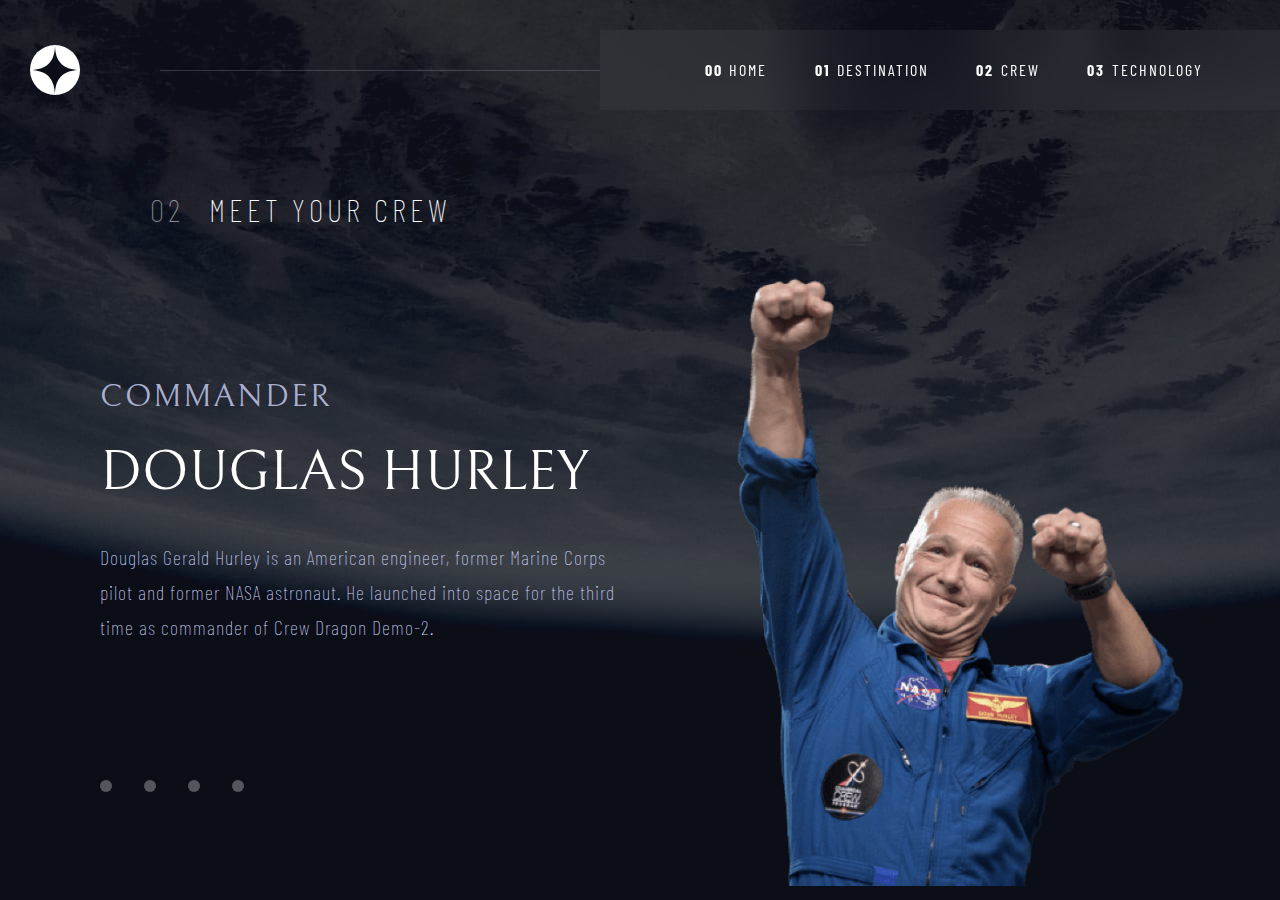
==== crew.html @ 794c8fa1 "Add files via upload" ====
<!DOCTYPE html>
<html lang="en">
<head>
  <meta charset="UTF-8">
  <meta name="viewport" content="width=device-width, initial-scale=1.0">

  <link rel="icon" type="image/png" sizes="32x32" href="./assets/favicon-32x32.png">
  <link rel="stylesheet" href="crew.css">
  
  <title>Frontend Mentor | Space tourism website</title>
</head>
<body>
  <header id="header">
    <div id="nav" class="nav-bar">
      <img src="./assets/shared/logo.svg" alt="company logo" id="logo">
      <span class="nav-line"></span>
      <nav class="parent-nav-bar">
        <img src="./assets/shared/icon-hamburger.svg" alt="" id="open-menu" class="mobile open" aria-controls="parent-nav" aria-expanded="false">
        <ul id="parent-nav" class="ul-nav">
          <li><img src="./assets/shared/icon-close.svg" alt="" id="close-menu" class="mobile close"></li>
          <li class="child-nav">
            <a href="./index.html" class="a-nav"><span class="num-nav">00</span>Home</a>
          </li>
          <li class="child-nav">           
            <a href="./destination.html" class="a-nav"><span class="num-nav ">01</span>Destination</a>
          </li>
          <li class="child-nav">          
            <a href="./crew.html" class="a-nav"><span class="num-nav">02</span>Crew</a>
          </li>
          <li class="child-nav">            
            <a href="./technology.html" class="a-nav"><span class="num-nav">03</span>Technology</a>
          </li>
        </ul>
      </nav>
    </div>
  </header>
  <main>
    <h1 class="page-header"><span class="num-header">02</span>meet your crew</h1>
    <div class="parent-div dest-body">
      <div class="img-crew mobile-image">
        <picture id="commander-mobile-img" class="crew-image" role="imgpanel">
          <source srcset="./assets/crew/image-douglas-hurley.png" type="image/png">
          <img src="./assets/crew/image-douglas-hurley.webp" alt="image-crew" class="image-crew">
        </picture>
        <picture id="engineer-mobile-img" class="crew-image" role="imgpanel" hidden>
          <source srcset="./assets/crew/image-anousheh-ansari.png" type="image/png">
          <img src="./assets/crew/image-anousheh-ansari.webp" alt="image-crew" class="image-crew">
        </picture>
        <picture id="pilot-mobile-img" class="crew-image" role="imgpanel" hidden>
          <source srcset="./assets/crew/image-victor-glover.png" type="image/png">
          <img src="./assets/crew/image-victor-glover.webp" alt="image-crew" class="image-crew">
        </picture>
        <picture id="mission-mobile-img" class="crew-image" role="imgpanel" hidden>
          <source srcset="./assets/crew/image-mark-shuttleworth.png" type="image/png">
          <img src="./assets/crew/image-mark-shuttleworth.webp" alt="image-crew" class="image-crew">
        </picture>
      </div> 

      <div class="line mobile"><p class=" under-line"></p></div>

      <div class="mobile-crew-nav" role="tablist" aria-label="crew list">
        <button class="crew-subpage" aria-selected="true" role="tab" page-tab="commander-tab" page-image="commander-mobile-img"></button>
        <button class="crew-subpage" aria-selected="false" role="tab" page-tab="engineer-tab" page-image="engineer-mobile-img"></button>
        <button class="crew-subpage" aria-selected="false" role="tab" page-tab="pilot-tab" page-image="pilot-mobile-img"></button>
        <button class="crew-subpage" aria-selected="false" role="tab" page-tab="mission-tab" page-image="mission-mobile-img"></button>
      </div>
      <div class="dest-content">
        <!--Commander page-->
        <article id="commander-tab" tabindex="0" role="tabpanel">
          <p class="small">Commander</p>
          <h2 class="dest-subpage-02" >Douglas Hurley</h2>
          <p class="small-2">Douglas Gerald Hurley is an American engineer, former Marine Corps pilot 
            and former NASA astronaut. He launched into space for the third time as 
            commander of Crew Dragon Demo-2.
          </p>
        </article>

        <!--Engineer page-->
        <article id="engineer-tab" tabindex="-1" role="tabpanel" hidden>
          <p class="small">Flight Engineer</p>
          <h2 class="dest-subpage-02" >Anousheh Ansari</h2>
          <p class="small-2">
            Anousheh Ansari is an Iranian American engineer and co-founder of Prodea Systems. 
            Ansari was the fourth self-funded space tourist, the first self-funded woman to 
            fly to the ISS, and the first Iranian in space.
          </p>
        </article>

        <!--Pilot page-->
        <article id="pilot-tab" tabindex="-1" role="tabpanel" hidden>
          <p class="small">Pilot</p>
          <h2 class="dest-subpage-02" >Victor Glover</h2>
          <p class="small-2"> 
            Pilot on the first operational flight of the SpaceX Crew Dragon to the 
            International Space Station. Glover is a commander in the U.S. Navy where 
            he pilots an F/A-18.He was a crew member of Expedition 64, and served as a 
            station systems flight engineer.
          </p>
        </article>

        <!--Mission page-->
        <article id="mission-tab" tabindex="-1" role="tabpanel" hidden> 
          <p class="small">Mission Specialist</p>
          <h2 class="dest-subpage-02" >Mark Shuttleworth</h2>
          <p class="small-2">
            Mark Richard Shuttleworth is the founder and CEO of Canonical, the company behind 
            the Linux-based Ubuntu operating system. Shuttleworth became the first South 
            African to travel to space as a space tourist.
          </p>
        </article>
      </div>    
      <div class="desktop-crew-nav" role="tablist" aria-label="crew list">
        <button class="crew-subpage nav-tab" aria-selected="true" role="tab" page-tab="commander-tab" page-image="commander-img"></button>
        <button class="crew-subpage nav-tab" aria-selected="false" role="tab" page-tab="engineer-tab" page-image="engineer-img"></button>
        <button class="crew-subpage nav-tab" aria-selected="false" role="tab" page-tab="pilot-tab" page-image="pilot-img"></button>
        <button class="crew-subpage nav-tab" aria-selected="false" role="tab" page-tab="mission-tab" page-image="mission-img"></button>
      </div>  
      <div class="img-crew desktop-image">
        <picture id="commander-img" class="crew-image" role="imgpanel">
          <source srcset="./assets/crew/image-douglas-hurley.png" type="image/png">
          <img src="./assets/crew/image-douglas-hurley.webp" alt="image-crew" class="image-crew">
        </picture>
        <picture id="engineer-img" class="crew-image" role="imgpanel" hidden>
          <source srcset="./assets/crew/image-anousheh-ansari.png" type="image/png">
          <img src="./assets/crew/image-anousheh-ansari.webp" alt="image-crew" class="image-crew">
        </picture>
        <picture id="pilot-img" class="crew-image" role="imgpanel" hidden>
          <source srcset="./assets/crew/image-victor-glover.png" type="image/png">
          <img src="./assets/crew/image-victor-glover.webp" alt="image-crew" class="image-crew">
        </picture>
        <picture id="mission-img" class="crew-image" role="imgpanel" hidden>
          <source srcset="./assets/crew/image-mark-shuttleworth.png" type="image/png">
          <img src="./assets/crew/image-mark-shuttleworth.webp" alt="image-crew" class="image-crew">
        </picture>
      </div> 
    </div> 
    
    <script src="script.js"></script>
</body>
</html>
---- crew.css ----
@import url('https://fonts.googleapis.com/css2?family=Bellefair&display=swap');
@import url('https://fonts.googleapis.com/css2?family=Barlow+Condensed&family=Bellefair&display=swap');


* { 
    /*border: solid olivedrab 1px;*/
    margin: 0;
    
}

body {
    background-image: url(./assets/crew/background-crew-desktop.jpg);
    position: absolute;
    background-attachment: fixed;
    background-position: center;
    background-repeat: no-repeat;   
    background-size: cover;
    width: 100%;
    overflow-x: hidden; 
}

.nav-bar {
    display: flex;
    margin: 30px 0;
}

#logo {
    width: 50px;
    height: 50px;
    margin-left: 30px;
    margin-top: 15px;
}

.nav-line {
    border-bottom: solid rgba(208, 214, 249, 0.2) 0.05px;
    width: 40em;
    position: relative;
    height: 0.01px;
    margin-top: 40px;
    margin-left: 5em;
}

.ul-nav {
    display: flex;
    flex-wrap: nowrap;
    justify-content: space-evenly;
    position: relative;
    list-style: none;
    background-color: rgba(255, 255, 255, 4%);
    backdrop-filter: blur(20px);
    height: 80px;
    width: 40em;
    padding: 0 30px 0 10px;
}

.mobile {
    display: none;
}

.image-mobile {
    display: none;
}

a {
    text-decoration: none;
    color: #ffffff;
    text-transform: uppercase;
}

.num-nav {
    position: relative;
    color: #ffffff;
    font-weight: bold;
    margin-right: 0.4em;
    font-family: 'barlow condensed', sans-serif;
    font-size: 16px;
    letter-spacing: 2px;
}

.child-nav:hover {
    border-bottom: solid rgba(255, 255, 255, 0.5) 3px;
}

.child-nav.active {
    border-bottom: solid #ffffff 3px;
}

.a-nav {
    position: relative;
    top: 30px;
    font-family: 'barlow condensed', sans-serif;
    font-size: 16px;
    font-weight: 0.8em;
    letter-spacing: 2px;
}

.page-header {
    position: relative;
    color: #ffffff;
    font-size: 2em;
    font-family: 'barlow condensed', sans-serif;
    letter-spacing: 4px;
    top: 50px;
    left: 150px;
    width: 20em;
    text-transform: uppercase;
    font-weight: lighter;
}

.num-header {
    position: relative;
    color: rgba(255, 255, 255, 0.5);
    padding-right: 25px;
}

.dest-body {
    position: relative;
    top: 0px;
    bottom: 0;
}

.parent-div{
    position: relative;
    display: grid;
    grid-template-columns: repeat(2, 1fr);
    grid-template-rows: repeat(5, 1fr);
    width: 100%;
    height: 40em;
}

.img-crew {
    position: relative;
    width: 100%;
    grid-column: 2/3;
    grid-row: 1/6;
}

.dest-content {
    position: relative;
    width: 100%;
    top: 200px;
    height: 25em;
    left: 100px;
    grid-row: 1/5;
    grid-column: 1/2;
}

.mobile-image {
    display: none;
}

.desktop-image {
    display: block;
}

.image-crew {
    position: relative;
    display: block;
    margin: 0 auto;
    top: 100px;
    width: 70%;
    height: 38em;
}

.crew-subpage {
    position: relative;
    border: transparent;
    background-color: rgba(255, 255, 255, 0.3);
    border-radius: 50%;
    width: 12px;
    height: 12px;  
}

.desktop-crew-nav {
    position: relative;
    display: flex;
    justify-content: space-between;
    list-style: none;
    width: 9em;
    height: 2em;
    top: 90px;
    left: 100px;
    grid-row: 5/6;
    grid-column: 1/2;
}

.mobile-crew-nav {
    display: none;
}

.crew-subpage:hover {
    background-color: #ffffff; 
}

.crew-subpage:focus {
    background-color: #ffffff;
}

.dest-subpage-02{
    position: relative;
    color: #ffffff;
    top: 25px;
    font-size: 3.5em;
    text-transform: uppercase;
    font-family: 'Bellefair', sans-serif;
    font-weight: lighter;
}

.small {
    font-size: 2em;
    text-transform: uppercase;
    font-family: 'bellefair', sans-serif;
    color: rgba(208, 214, 249, 0.8);
    letter-spacing: 2px;
}

.small-2 {
    position: relative;
    top: 60px;
    font-family: 'barlow condensed', sans-serif;
    font-size: 20px;
    line-height: 35px;
    font-weight: lighter;
    letter-spacing: 1px;
    color: rgb(208, 214, 249);
    width: 82%;
}

@media (max-width:1000px) {
    body {
        background-image: url(./assets/crew/background-crew-tablet.jpg);
        width: 100%;
        margin: 0 auto;
    }
    
    .nav-bar {
        display: flex;
        justify-content: space-between;
        margin: 0;
    }
    
    #logo {
        width: 50px;
        height: 50px;
        margin-left: 30px;
        margin-top: 20px;
    }
    
    .nav-line {
        visibility: hidden;
    }
    
    .ul-nav {
        display: flex;
        flex-wrap: nowrap;
        justify-content:  space-evenly;
        position: relative;
        list-style: none;
        background-color: rgba(255, 255, 255, 4%);
        backdrop-filter: blur(10px);
        height: 90px;
        width: 25em;   
    }
    
    a {
        text-decoration: none;
        color: #ffffff;
        text-transform: uppercase;
    }
    
    .num-nav {
        display: none;
    }

    .child-nav:hover {
        border-bottom: solid rgba(255, 255, 255, 0.5) 3px;
    }
    
    .child-nav.active {
        border-bottom: solid #ffffff 3px;
    }
    
    .a-nav {
        position: relative;
        top: 35px;
        font-family: 'barlow condensed', sans-serif;
        font-size: 16px;
        font-weight: 0.8em;
        letter-spacing: 2px;
    }
    
    .page-header {
        position: relative;
        color: #ffffff;
        font-size: 1.2em;
        font-family: 'barlow condensed', sans-serif;
        letter-spacing: 4px;
        top: 50px;
        left: 50px;
        width: 20em;
        text-transform: uppercase;
        font-weight: lighter;
    
    }
    
    .num-header {
        position: relative;
        color: rgba(255, 255, 255, 0.5);
        padding-right: 25px;
    }

    .parent-div {
        position: relative;
        display: flex;
        flex-wrap: nowrap;
        flex-direction: column;
        justify-content: center;
        width: 100%;
        height: 40em;
        top: 100px;
    }
    
    .dest-body {
        position: relative;
        text-align: center;
        margin: 0 auto;
    }
    
    .dest-content {
        position: relative;
        width: 100%;
        height: inherit;
        left: 0;
        top: 50px;
        margin: 0 auto;
        height: 18em;
    }

    .img-crew {
        position: relative;
        width: 100%;
        top: 200px;
    }
    
    .image-crew {
        position: relative;
        display: block;
        margin: 0 auto;
        right: 0;
        top: 0px;
        width: 50%;
        height: 30em;
    }
    
    .crew-subpage {
        position: relative;
        width: 8px;
        height: 10px;
        margin-left: 8px;
        margin-right: 8px;
        top: 0;
    }

    .crew-subpage:hover {
        background-color: #ffffff; 
    }
    
    .crew-subpage:focus {
        background-color: #ffffff;
    }
    
    .desktop-crew-nav {
        position: relative;
        justify-content: center;
        list-style: none;
        width: 100%;
        left: 0;
        top: 150px;
    }

    .dest-subpage-02{
        position: relative;
        color: #ffffff;
        top: 15px;
        font-size: 2.5em;
        text-transform: uppercase;
        font-family: 'Bellefair', sans-serif;
        font-weight: lighter;
    }
    
    .small {
        position: relative;
        font-size: 1.3em;
        text-transform: uppercase;
        font-family: 'bellefair', sans-serif;
        color: rgba(208, 214, 249, 0.8);
        letter-spacing: 2px;
       
    }
    
    .small-2 {
        position: relative;
        top: 50px;
        font-family: 'barlow condensed', sans-serif;
        font-size: 18px;
        line-height: 30px;
        font-weight: lighter;
        letter-spacing: 1px;
        color: rgb(208, 214, 249);
        margin: 0 auto;
        width: 60%;
        text-align: center;
    }   
  
    /*mobile display*/

@media (max-width: 650px) {
        body {
            background-image: url(./assets/crew/background-crew-mobile.jpg);
            margin: 0 auto;
            width: 100%;  
        }
        
        .nav-bar {
            position: relative;
            display: flex;
            justify-content: start;
            margin: 0;
            width: 100%;
        }
        
        #logo {
            width: 40px;
            height: 40px;
            margin-left: 30px;
            margin-top: 25px;
        }
        
        .nav-line {
            display: none;
        }
        
        .ul-nav {
            display: none;
            justify-content: start;
            flex-direction: column;
            position: fixed;
            list-style: none;
            background-color: rgba(255, 255, 255, 10%);
            backdrop-filter: blur(20px);
            z-index: 1000;
            height: 800px;
            margin-left: 15%;
            width: 60%;
            left: 20%;
            transition: transform 500ms ease-in-out; 
        }

        .a-nav {
            position: relative;
            top: 75px;
            font-family: 'barlow condensed', sans-serif;
            font-size: 16px;
            font-weight: 0.8em;
            letter-spacing: 2px;
            line-height: 60px;
            left: 10%;
            width: inherit;
        }

        .child-nav:hover {
            border-bottom: 0;
        }
        
        .child-nav.active {
            border-bottom: 0;
        }

        .ul-nav.active {
            display: flex;
        }
        
        .mobile {
            display: block;
        }

        .close {
            position: absolute;
            top:  28px;
            left: 75%;
        }

        .open {
            display: block;
            position: absolute;
            top:  30px;
            left: 85%;
        }

        .open.active {
            display: none;
        }
        
        a {
            text-decoration: none;
            color: #ffffff;
            text-transform: uppercase;
        }
        
        .num-nav {
            display: inline;
            letter-spacing: 3px;
        }

        .page-header {
            position: relative;
            color: #ffffff;
            font-size: 1.1em;
            font-family: 'barlow condensed', sans-serif;
            letter-spacing: 4px;
            top: 20px;
            left: 0;
            width: 100%;
            text-transform: uppercase;
            font-weight: lighter;
            text-align: center;
        }
        
        .num-header {
            position: relative;
            color: rgba(255, 255, 255, 0.5);
            padding-right: 25px;
        }
        
        .dest-body {
            position: relative;
            top: 40px;
            padding-bottom: 100px;
        }
        
        .dest-content {
            position: relative;
            width: 100%;
            margin: 0 auto;
            top: 50px;
            padding-bottom: 200px;
        }
        
        .crew-subpage {
            position: relative;
            border: transparent;
            background-color: rgba(255, 255, 255, 0.3);
            border-radius: 50%;
            width: 10px;
            height: 10px;
            margin-right: 8px;
            margin-left: 8px;
            padding: 0;
        }
        
        .mobile-crew-nav {
            position: relative;
            display: flex;
            justify-content: center;
            list-style: none;
            width: 100%;
            top: 0;
            right: 0;
        }
        
        .desktop-crew-nav {
            display: none;
        }
        
        .crew-subpage:hover {
            background-color: #ffffff;
            padding: 0;   
        }
        
        .crew-subpage:focus {
            background-color: #ffffff;
            color: #ffffff;
            padding: 0;
        }
        
        
        .dest-subpage-02 {
            position: relative;
            color: #ffffff;
            top: 20px;
            font-size: 30px;
            text-transform: uppercase;
            font-family: 'Bellefair', sans-serif;
            font-weight: lighter;
            text-align: center;    
        }
        
        .small {
            position: relative;
            font-size: 1.3em;
            text-transform: uppercase;
            font-family: 'bellefair', sans-serif;
            color: rgba(208, 214, 249, 0.8);
            letter-spacing: 2px;   
        }
        
        .small-2 {
            position: relative;
            top: 50px;
            font-family: 'barlow condensed', sans-serif;
            font-size: 16px;
            line-height: 30px;
            font-weight: lighter;
            letter-spacing: 1px;
            color: rgb(208, 214, 249);
            margin: 0 auto;
            width: 80%;
            text-align: center;
        }

        .mobile-image {
            display: block;
        }

        .desktop-image {
            display: none;
        }

        
        .img-crew {
            position: relative;
            width: 100%;
            top: 20px;
        }

        .crew-img {
            position: relative;
            width: 100%;
            height: 0;
        }

        .image-crew {
            position: relative;
            display: block;
            margin: 0 auto;
            right: 0;
            top: 30px;
            max-width: 12em;
            height: 16em;
        }
        
        .under-line {
            border-bottom: solid rgba(208, 214, 249, 0.2) 0.05px;
            width: 100%;
            position: relative;
            margin: 0 auto; 
        }
        
        .line {
            position: relative;
            margin: 50px 25px;
        }
   }
}
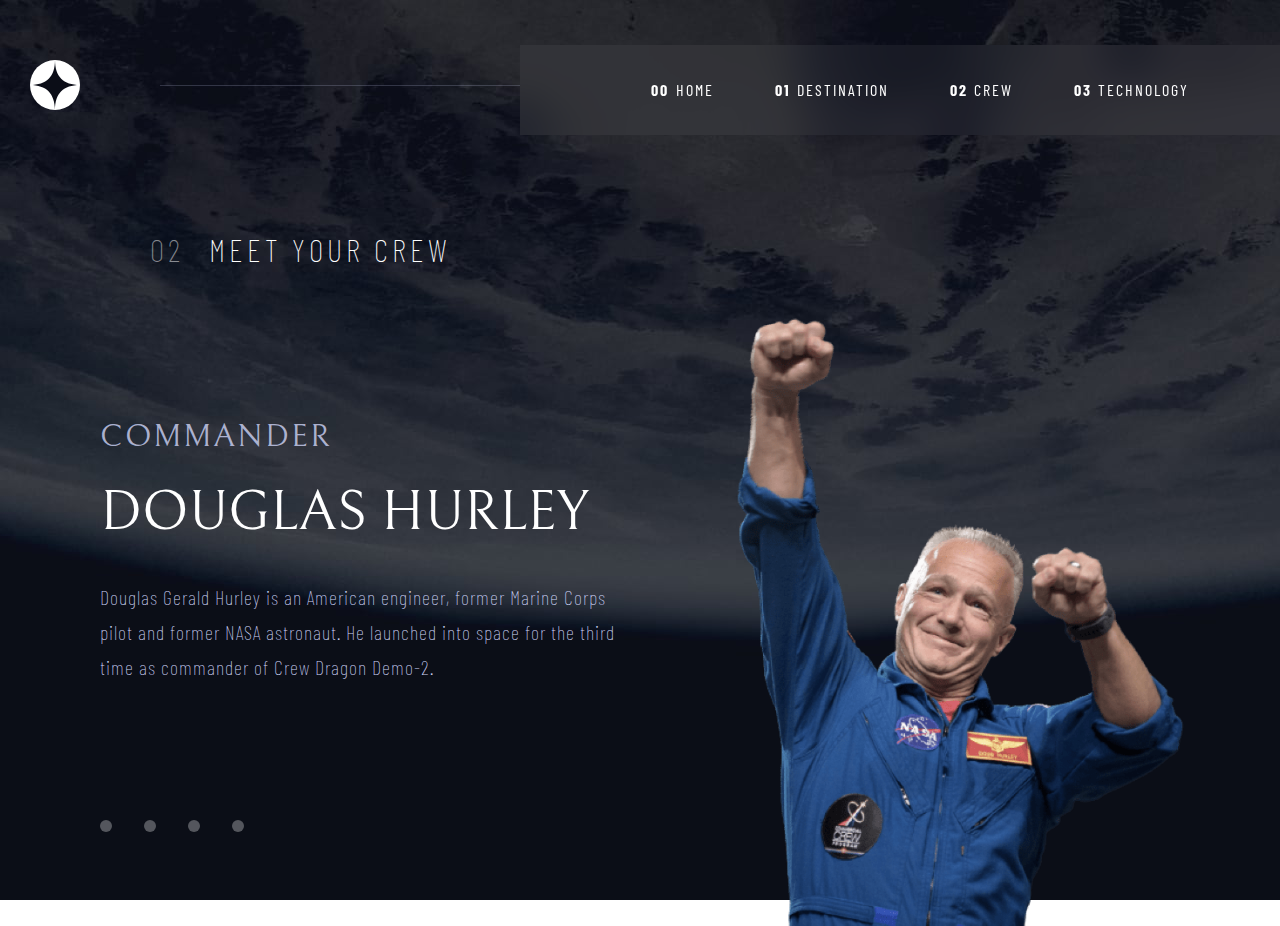
==== commit 1f59fee7: "Update crew.html" ====
--- a/crew.html
+++ b/crew.html
@@ -24,7 +24,7 @@
           <li class="child-nav">           
             <a href="./destination.html" class="a-nav"><span class="num-nav ">01</span>Destination</a>
           </li>
-          <li class="child-nav">          
+          <li class="child-nav .active">          
             <a href="./crew.html" class="a-nav"><span class="num-nav">02</span>Crew</a>
           </li>
           <li class="child-nav">            
@@ -137,4 +137,4 @@
     
     <script src="script.js"></script>
 </body>
-</html>+</html>
--- a/crew.css
+++ b/crew.css
@@ -10,7 +10,6 @@
 
 body {
     background-image: url(./assets/crew/background-crew-desktop.jpg);
-    position: absolute;
     background-attachment: fixed;
     background-position: center;
     background-repeat: no-repeat;   
@@ -21,7 +20,7 @@
 
 .nav-bar {
     display: flex;
-    margin: 30px 0;
+    margin: 45px 0;
 }
 
 #logo {
@@ -32,7 +31,7 @@
 }
 
 .nav-line {
-    border-bottom: solid rgba(208, 214, 249, 0.2) 0.05px;
+    border-bottom: solid rgba(208, 214, 249, 0.2) 0.1px;
     width: 40em;
     position: relative;
     height: 0.01px;
@@ -47,11 +46,17 @@
     position: relative;
     list-style: none;
     background-color: rgba(255, 255, 255, 4%);
+    /*backdrop-filter: blur(20px);*/
+    height: 90px;
+    width: 45em;
+    padding: 0 30px 0 10px;
+}
+
+@supports (backdrop-filter: blur(10px)) {
+    .ul-nav {
+    background-color: rgba(255, 255, 255, 5%);
     backdrop-filter: blur(20px);
-    height: 80px;
-    width: 40em;
-    padding: 0 30px 0 10px;
-}
+    }}
 
 .mobile {
     display: none;
@@ -81,13 +86,13 @@
     border-bottom: solid rgba(255, 255, 255, 0.5) 3px;
 }
 
-.child-nav.active {
+.active {
     border-bottom: solid #ffffff 3px;
 }
 
 .a-nav {
     position: relative;
-    top: 30px;
+    top: 35px;
     font-family: 'barlow condensed', sans-serif;
     font-size: 16px;
     font-weight: 0.8em;
@@ -432,7 +437,7 @@
         #logo {
             width: 40px;
             height: 40px;
-            margin-left: 30px;
+            margin-left: 20px;
             margin-top: 25px;
         }
         
@@ -446,14 +451,21 @@
             flex-direction: column;
             position: fixed;
             list-style: none;
-            background-color: rgba(255, 255, 255, 10%);
-            backdrop-filter: blur(20px);
+            background-color: rgba(10, 12, 15, 90%);
+            /*backdrop-filter: blur(20px);*/
             z-index: 1000;
             height: 800px;
             margin-left: 15%;
             width: 60%;
             left: 20%;
-            transition: transform 500ms ease-in-out; 
+             
+        }
+
+        @supports (backdrop-filter: blur(20px)) {
+            .ul-nav {
+                background: rgba(255, 255, 255, 10%);
+                backdrop-filter: blur(20px);
+            }
         }
 
         .a-nav {
@@ -472,12 +484,13 @@
             border-bottom: 0;
         }
         
-        .child-nav.active {
-            border-bottom: 0;
+        .active {
+            border-bottom: none;
         }
 
         .ul-nav.active {
             display: flex;
+            transition: 500ms ease-in-out;
         }
         
         .mobile {
@@ -494,7 +507,7 @@
             display: block;
             position: absolute;
             top:  30px;
-            left: 85%;
+            left: 90%;
         }
 
         .open.active {
@@ -542,7 +555,7 @@
             position: relative;
             width: 100%;
             margin: 0 auto;
-            top: 50px;
+            top: 80px;
             padding-bottom: 200px;
         }
         
@@ -556,6 +569,7 @@
             margin-right: 8px;
             margin-left: 8px;
             padding: 0;
+            top: 40px
         }
         
         .mobile-crew-nav {
@@ -587,7 +601,7 @@
         .dest-subpage-02 {
             position: relative;
             color: #ffffff;
-            top: 20px;
+            top: 25px;
             font-size: 30px;
             text-transform: uppercase;
             font-family: 'Bellefair', sans-serif;
@@ -630,7 +644,7 @@
         .img-crew {
             position: relative;
             width: 100%;
-            top: 20px;
+            top: 60px;
         }
 
         .crew-img {
@@ -643,14 +657,14 @@
             position: relative;
             display: block;
             margin: 0 auto;
+            top: 30px
             right: 0;
-            top: 30px;
-            max-width: 12em;
-            height: 16em;
+            width: 15em;
+            height: 17em;
         }
         
         .under-line {
-            border-bottom: solid rgba(208, 214, 249, 0.2) 0.05px;
+            border-bottom: solid rgba(208, 214, 249, 0.2) 0.1px;
             width: 100%;
             position: relative;
             margin: 0 auto; 
@@ -658,9 +672,9 @@
         
         .line {
             position: relative;
-            margin: 50px 25px;
+            margin: 60px 25px 0;
         }
    }
 }
 
-    +    
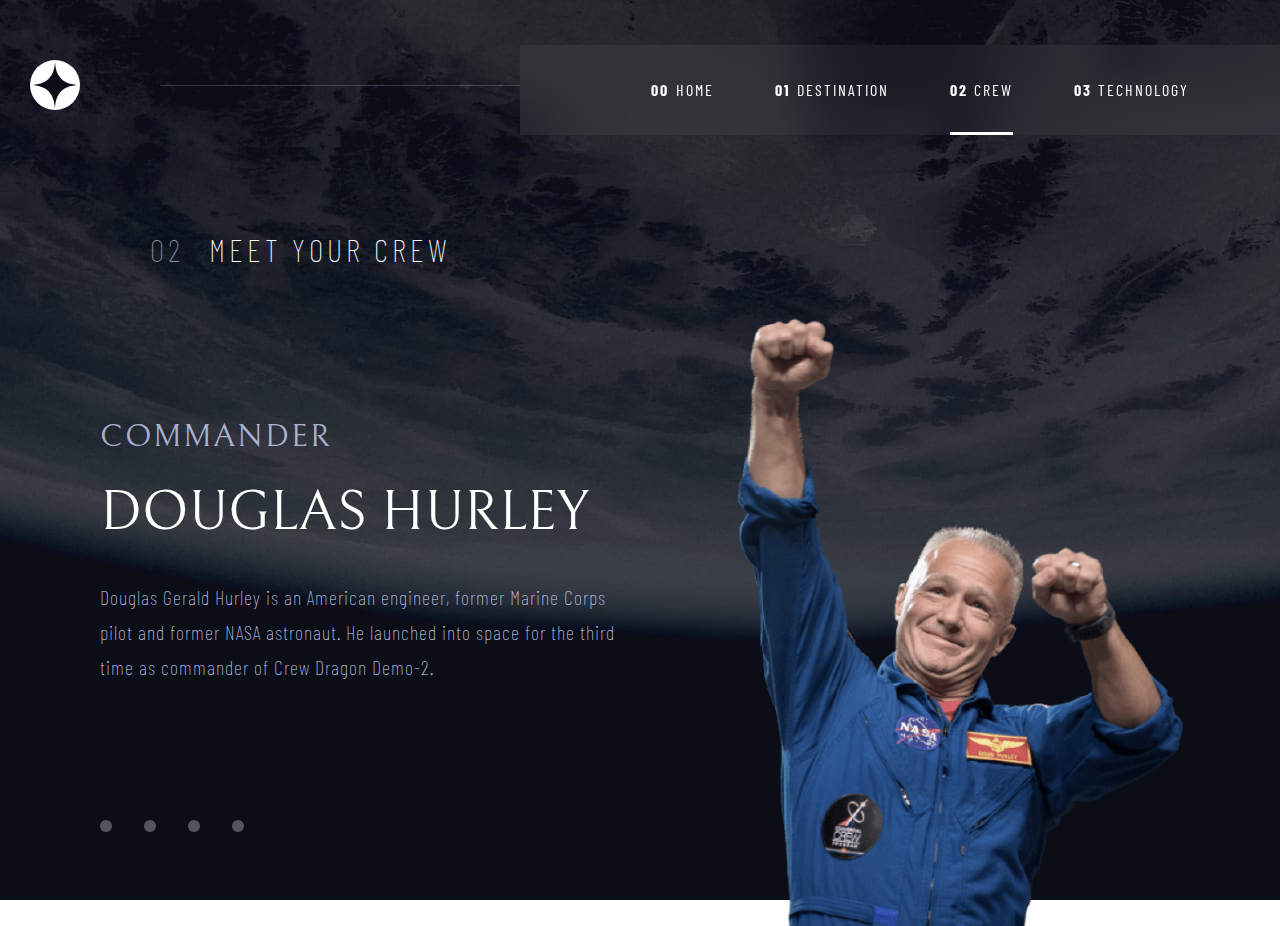
==== commit 7e8866aa: "Update crew.html" ====
--- a/crew.html
+++ b/crew.html
@@ -24,7 +24,7 @@
           <li class="child-nav">           
             <a href="./destination.html" class="a-nav"><span class="num-nav ">01</span>Destination</a>
           </li>
-          <li class="child-nav .active">          
+          <li class="child-nav active">          
             <a href="./crew.html" class="a-nav"><span class="num-nav">02</span>Crew</a>
           </li>
           <li class="child-nav">            
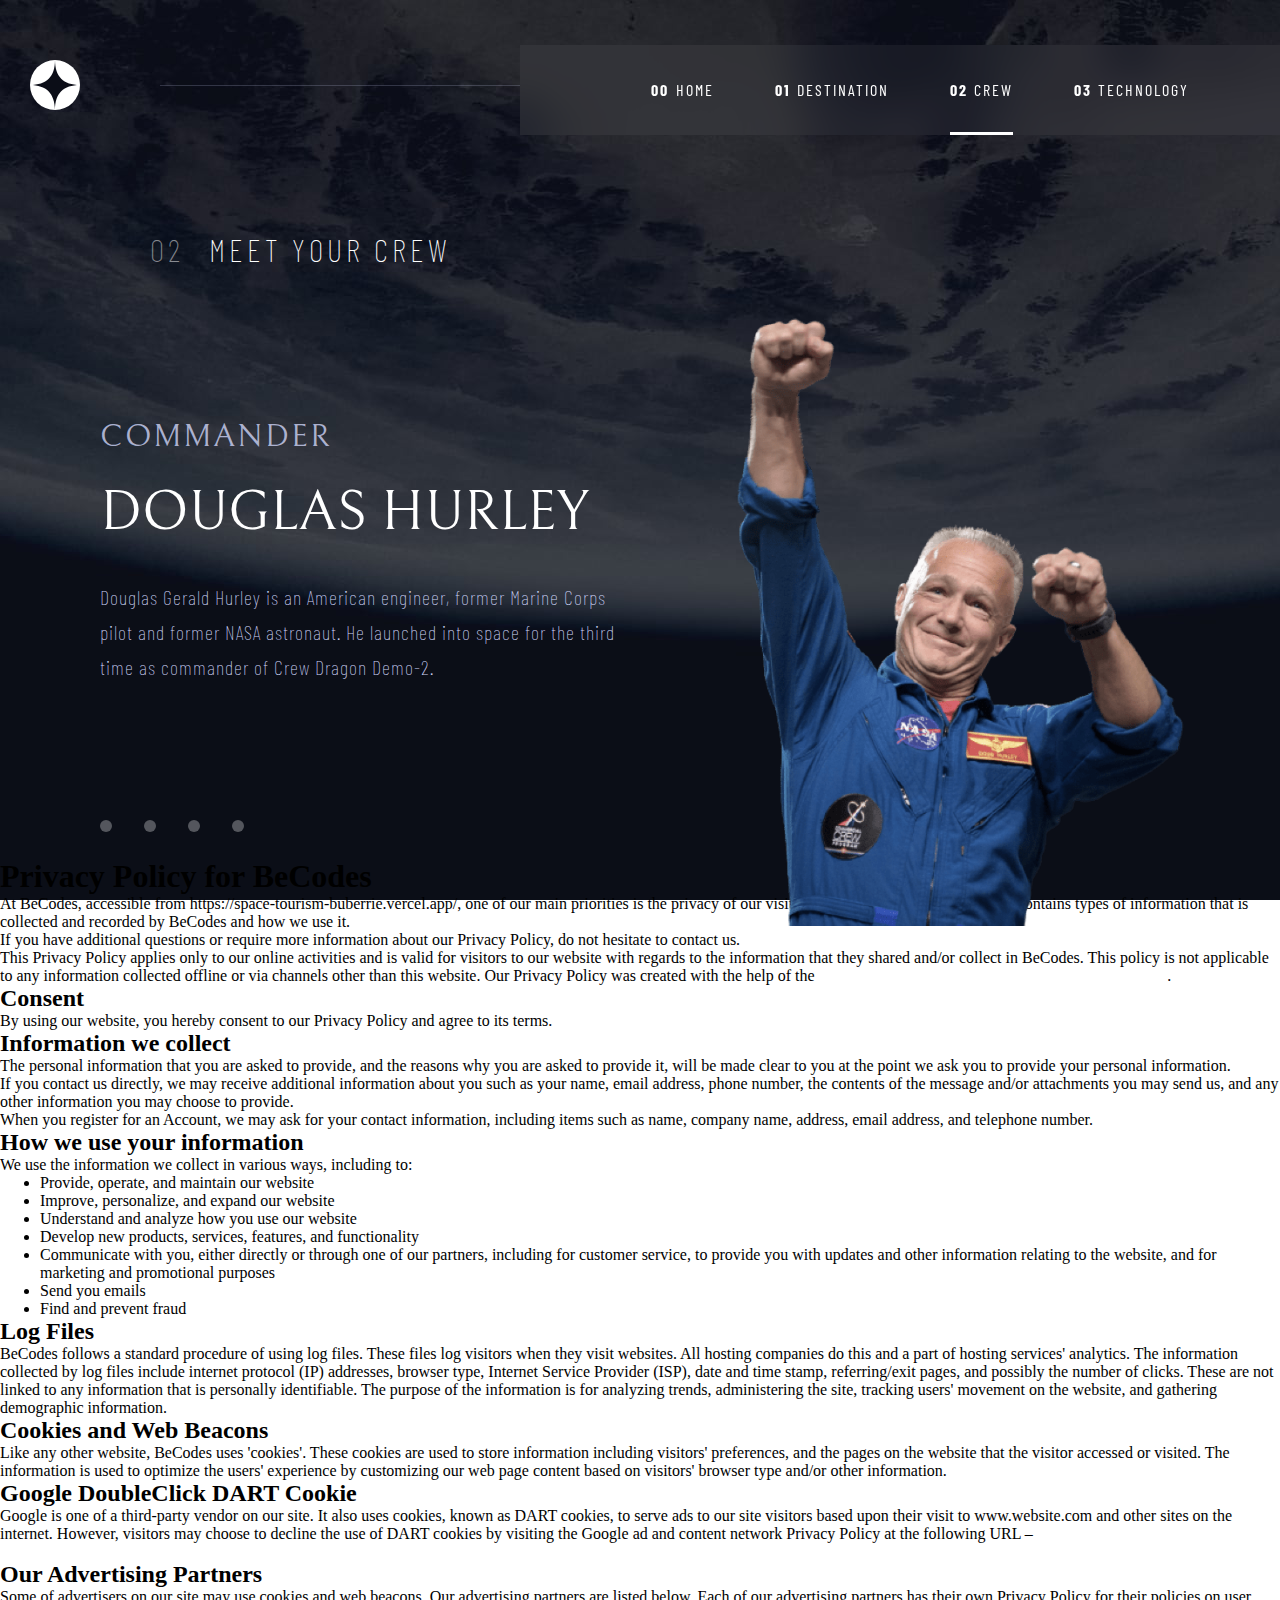
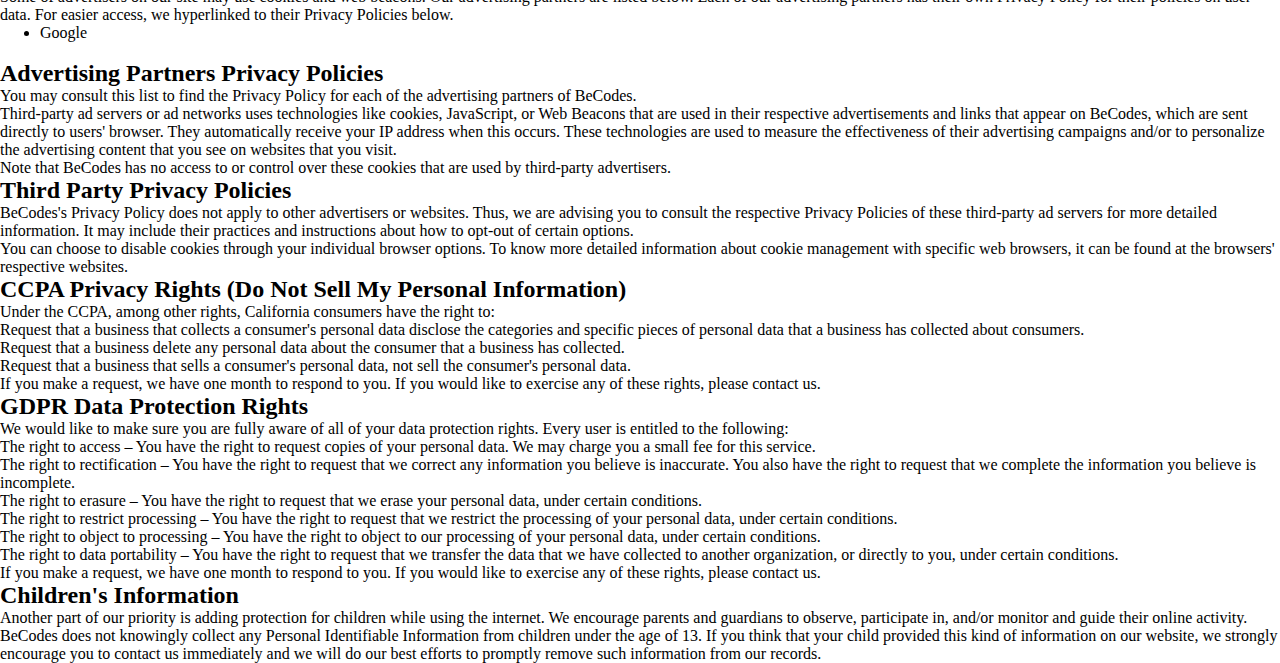
==== commit 82598a25: "Update crew.html" ====
--- a/crew.html
+++ b/crew.html
@@ -7,6 +7,9 @@
   <link rel="icon" type="image/png" sizes="32x32" href="./assets/favicon-32x32.png">
   <link rel="stylesheet" href="crew.css">
   
+   <script async src="https://pagead2.googlesyndication.com/pagead/js/adsbygoogle.js?client=ca-pub-6857296876195347"
+     crossorigin="anonymous"></script>
+
   <title>Frontend Mentor | Space tourism website</title>
 </head>
 <body>
@@ -134,7 +137,107 @@
         </picture>
       </div> 
     </div> 
-    
+    <footer>
+      <div>
+         
+      </div>
+      <div>
+          <h1>Privacy Policy for BeCodes</h1>
+
+            <p>At BeCodes, accessible from https://space-tourism-buberrie.vercel.app/, one of our main priorities is the privacy of our visitors. This Privacy Policy document contains types of information that is collected and recorded by BeCodes and how we use it.</p>
+
+            <p>If you have additional questions or require more information about our Privacy Policy, do not hesitate to contact us.</p>
+
+            <p>This Privacy Policy applies only to our online activities and is valid for visitors to our website with regards to the information that they shared and/or collect in BeCodes. This policy is not applicable to any information collected offline or via channels other than this website. Our Privacy Policy was created with the help of the 
+            <a href="https://h-supertools.com/web/privacy-policy-generator/">H-supertools Privacy Policy Generator</a>.</p>
+
+            <h2>Consent</h2>
+
+            <p>By using our website, you hereby consent to our Privacy Policy and agree to its terms.</p>
+
+            <h2>Information we collect</h2>
+
+            <p>The personal information that you are asked to provide, and the reasons why you are asked to provide it, will be made clear to you at the point we ask you to provide your personal information.</p>
+            <p>If you contact us directly, we may receive additional information about you such as your name, email address, phone number, the contents of the message and/or attachments you may send us, and any other information you may choose to provide.</p>
+            <p>When you register for an Account, we may ask for your contact information, including items such as name, company name, address, email address, and telephone number.</p>
+
+            <h2>How we use your information</h2>
+
+            <p>We use the information we collect in various ways, including to:</p>
+
+            <ul>
+            <li>Provide, operate, and maintain our website</li>
+            <li>Improve, personalize, and expand our website</li>
+            <li>Understand and analyze how you use our website</li>
+            <li>Develop new products, services, features, and functionality</li>
+            <li>Communicate with you, either directly or through one of our partners, including for customer service, to provide you with updates and other information relating to the website, and for marketing and promotional purposes</li>
+            <li>Send you emails</li>
+            <li>Find and prevent fraud</li>
+            </ul>
+
+            <h2>Log Files</h2>
+
+            <p>BeCodes follows a standard procedure of using log files. These files log visitors when they visit websites. All hosting companies do this and a part of hosting services' analytics. The information collected by log files include internet protocol (IP) addresses, browser type, Internet Service Provider (ISP), date and time stamp, referring/exit pages, and possibly the number of clicks. These are not linked to any information that is personally identifiable. The purpose of the information is for analyzing trends, administering the site, tracking users' movement on the website, and gathering demographic information.</p>
+
+            <h2>Cookies and Web Beacons</h2>
+
+            <p>Like any other website, BeCodes uses 'cookies'. These cookies are used to store information including visitors' preferences, and the pages on the website that the visitor accessed or visited. The information is used to optimize the users' experience by customizing our web page content based on visitors' browser type and/or other information.</p>
+
+            <h2>Google DoubleClick DART Cookie</h2>
+
+            <p>Google is one of a third-party vendor on our site. It also uses cookies, known as DART cookies, to serve ads to our site visitors based upon their visit to www.website.com and other sites on the internet. However, visitors may choose to decline the use of DART cookies by visiting the Google ad and content network Privacy Policy at the following URL – <a href="https://policies.google.com/technologies/ads">https://policies.google.com/technologies/ads</a></p>
+
+            <h2>Our Advertising Partners</h2>
+
+            <p>Some of advertisers on our site may use cookies and web beacons. Our advertising partners are listed below. Each of our advertising partners has their own Privacy Policy for their policies on user data. For easier access, we hyperlinked to their Privacy Policies below.</p>
+
+            <ul>
+                <li>
+                    <p>Google</p>
+                    <p><a href="https://policies.google.com/technologies/ads">https://policies.google.com/technologies/ads</a></p>
+                </li>
+            </ul>
+
+            <h2>Advertising Partners Privacy Policies</h2>
+
+            <P>You may consult this list to find the Privacy Policy for each of the advertising partners of BeCodes.</p>
+
+            <p>Third-party ad servers or ad networks uses technologies like cookies, JavaScript, or Web Beacons that are used in their respective advertisements and links that appear on BeCodes, which are sent directly to users' browser. They automatically receive your IP address when this occurs. These technologies are used to measure the effectiveness of their advertising campaigns and/or to personalize the advertising content that you see on websites that you visit.</p>
+
+            <p>Note that BeCodes has no access to or control over these cookies that are used by third-party advertisers.</p>
+
+            <h2>Third Party Privacy Policies</h2>
+
+            <p>BeCodes's Privacy Policy does not apply to other advertisers or websites. Thus, we are advising you to consult the respective Privacy Policies of these third-party ad servers for more detailed information. It may include their practices and instructions about how to opt-out of certain options. </p>
+
+            <p>You can choose to disable cookies through your individual browser options. To know more detailed information about cookie management with specific web browsers, it can be found at the browsers' respective websites.</p>
+
+            <h2>CCPA Privacy Rights (Do Not Sell My Personal Information)</h2>
+
+            <p>Under the CCPA, among other rights, California consumers have the right to:</p>
+            <p>Request that a business that collects a consumer's personal data disclose the categories and specific pieces of personal data that a business has collected about consumers.</p>
+            <p>Request that a business delete any personal data about the consumer that a business has collected.</p>
+            <p>Request that a business that sells a consumer's personal data, not sell the consumer's personal data.</p>
+            <p>If you make a request, we have one month to respond to you. If you would like to exercise any of these rights, please contact us.</p>
+
+            <h2>GDPR Data Protection Rights</h2>
+
+            <p>We would like to make sure you are fully aware of all of your data protection rights. Every user is entitled to the following:</p>
+            <p>The right to access – You have the right to request copies of your personal data. We may charge you a small fee for this service.</p>
+            <p>The right to rectification – You have the right to request that we correct any information you believe is inaccurate. You also have the right to request that we complete the information you believe is incomplete.</p>
+            <p>The right to erasure – You have the right to request that we erase your personal data, under certain conditions.</p>
+            <p>The right to restrict processing – You have the right to request that we restrict the processing of your personal data, under certain conditions.</p>
+            <p>The right to object to processing – You have the right to object to our processing of your personal data, under certain conditions.</p>
+            <p>The right to data portability – You have the right to request that we transfer the data that we have collected to another organization, or directly to you, under certain conditions.</p>
+            <p>If you make a request, we have one month to respond to you. If you would like to exercise any of these rights, please contact us.</p>
+
+            <h2>Children's Information</h2>
+
+            <p>Another part of our priority is adding protection for children while using the internet. We encourage parents and guardians to observe, participate in, and/or monitor and guide their online activity.</p>
+
+            <p>BeCodes does not knowingly collect any Personal Identifiable Information from children under the age of 13. If you think that your child provided this kind of information on our website, we strongly encourage you to contact us immediately and we will do our best efforts to promptly remove such information from our records.</p>
+      </div>
+    </footer>
     <script src="script.js"></script>
 </body>
 </html>
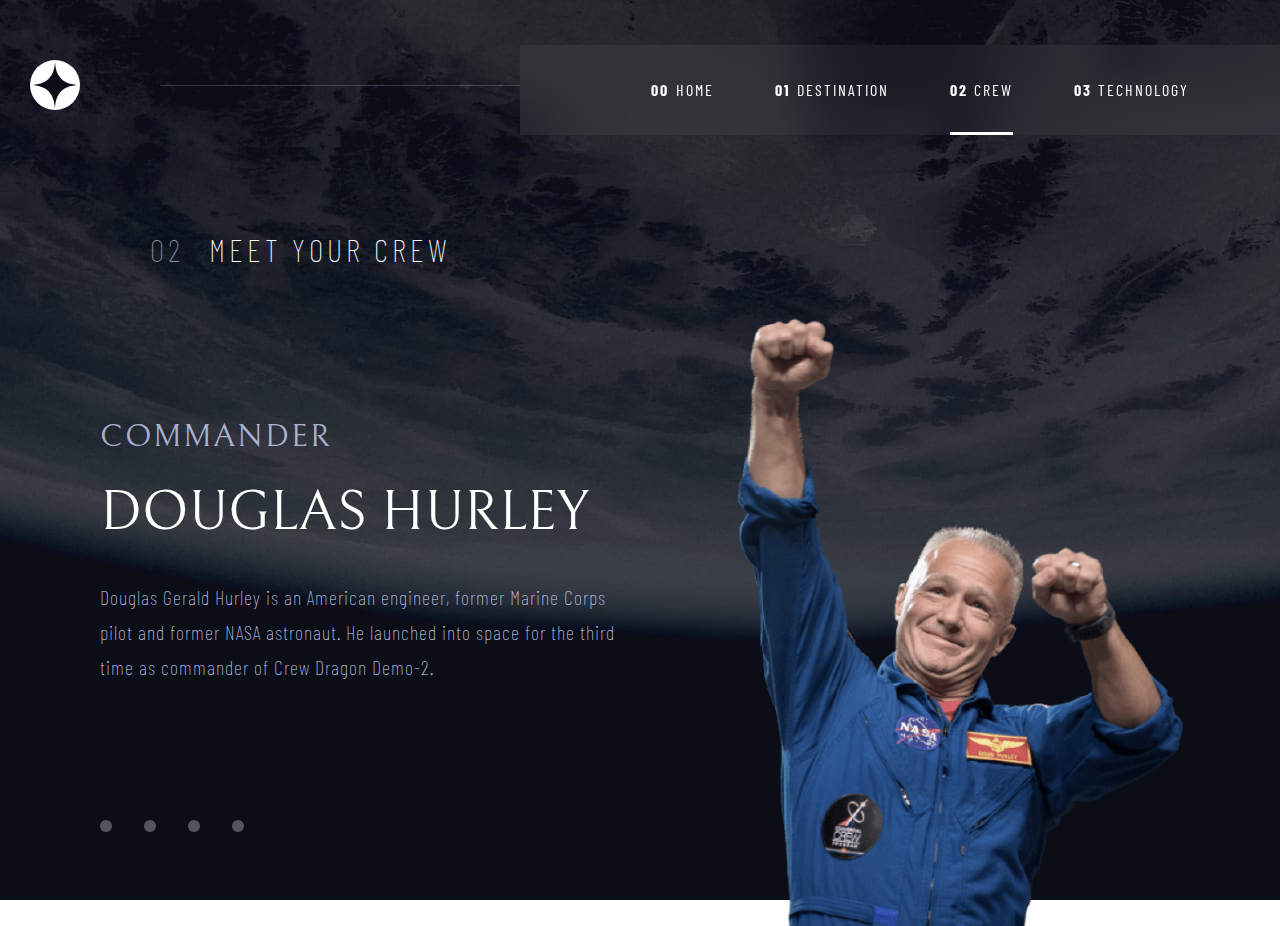
==== commit 53802f1c: "Update crew.html" ====
--- a/crew.html
+++ b/crew.html
@@ -137,107 +137,7 @@
         </picture>
       </div> 
     </div> 
-    <footer>
-      <div>
-         
-      </div>
-      <div>
-          <h1>Privacy Policy for BeCodes</h1>
-
-            <p>At BeCodes, accessible from https://space-tourism-buberrie.vercel.app/, one of our main priorities is the privacy of our visitors. This Privacy Policy document contains types of information that is collected and recorded by BeCodes and how we use it.</p>
-
-            <p>If you have additional questions or require more information about our Privacy Policy, do not hesitate to contact us.</p>
-
-            <p>This Privacy Policy applies only to our online activities and is valid for visitors to our website with regards to the information that they shared and/or collect in BeCodes. This policy is not applicable to any information collected offline or via channels other than this website. Our Privacy Policy was created with the help of the 
-            <a href="https://h-supertools.com/web/privacy-policy-generator/">H-supertools Privacy Policy Generator</a>.</p>
-
-            <h2>Consent</h2>
-
-            <p>By using our website, you hereby consent to our Privacy Policy and agree to its terms.</p>
-
-            <h2>Information we collect</h2>
-
-            <p>The personal information that you are asked to provide, and the reasons why you are asked to provide it, will be made clear to you at the point we ask you to provide your personal information.</p>
-            <p>If you contact us directly, we may receive additional information about you such as your name, email address, phone number, the contents of the message and/or attachments you may send us, and any other information you may choose to provide.</p>
-            <p>When you register for an Account, we may ask for your contact information, including items such as name, company name, address, email address, and telephone number.</p>
-
-            <h2>How we use your information</h2>
-
-            <p>We use the information we collect in various ways, including to:</p>
-
-            <ul>
-            <li>Provide, operate, and maintain our website</li>
-            <li>Improve, personalize, and expand our website</li>
-            <li>Understand and analyze how you use our website</li>
-            <li>Develop new products, services, features, and functionality</li>
-            <li>Communicate with you, either directly or through one of our partners, including for customer service, to provide you with updates and other information relating to the website, and for marketing and promotional purposes</li>
-            <li>Send you emails</li>
-            <li>Find and prevent fraud</li>
-            </ul>
-
-            <h2>Log Files</h2>
-
-            <p>BeCodes follows a standard procedure of using log files. These files log visitors when they visit websites. All hosting companies do this and a part of hosting services' analytics. The information collected by log files include internet protocol (IP) addresses, browser type, Internet Service Provider (ISP), date and time stamp, referring/exit pages, and possibly the number of clicks. These are not linked to any information that is personally identifiable. The purpose of the information is for analyzing trends, administering the site, tracking users' movement on the website, and gathering demographic information.</p>
-
-            <h2>Cookies and Web Beacons</h2>
-
-            <p>Like any other website, BeCodes uses 'cookies'. These cookies are used to store information including visitors' preferences, and the pages on the website that the visitor accessed or visited. The information is used to optimize the users' experience by customizing our web page content based on visitors' browser type and/or other information.</p>
-
-            <h2>Google DoubleClick DART Cookie</h2>
-
-            <p>Google is one of a third-party vendor on our site. It also uses cookies, known as DART cookies, to serve ads to our site visitors based upon their visit to www.website.com and other sites on the internet. However, visitors may choose to decline the use of DART cookies by visiting the Google ad and content network Privacy Policy at the following URL – <a href="https://policies.google.com/technologies/ads">https://policies.google.com/technologies/ads</a></p>
-
-            <h2>Our Advertising Partners</h2>
-
-            <p>Some of advertisers on our site may use cookies and web beacons. Our advertising partners are listed below. Each of our advertising partners has their own Privacy Policy for their policies on user data. For easier access, we hyperlinked to their Privacy Policies below.</p>
-
-            <ul>
-                <li>
-                    <p>Google</p>
-                    <p><a href="https://policies.google.com/technologies/ads">https://policies.google.com/technologies/ads</a></p>
-                </li>
-            </ul>
-
-            <h2>Advertising Partners Privacy Policies</h2>
-
-            <P>You may consult this list to find the Privacy Policy for each of the advertising partners of BeCodes.</p>
-
-            <p>Third-party ad servers or ad networks uses technologies like cookies, JavaScript, or Web Beacons that are used in their respective advertisements and links that appear on BeCodes, which are sent directly to users' browser. They automatically receive your IP address when this occurs. These technologies are used to measure the effectiveness of their advertising campaigns and/or to personalize the advertising content that you see on websites that you visit.</p>
-
-            <p>Note that BeCodes has no access to or control over these cookies that are used by third-party advertisers.</p>
-
-            <h2>Third Party Privacy Policies</h2>
-
-            <p>BeCodes's Privacy Policy does not apply to other advertisers or websites. Thus, we are advising you to consult the respective Privacy Policies of these third-party ad servers for more detailed information. It may include their practices and instructions about how to opt-out of certain options. </p>
-
-            <p>You can choose to disable cookies through your individual browser options. To know more detailed information about cookie management with specific web browsers, it can be found at the browsers' respective websites.</p>
-
-            <h2>CCPA Privacy Rights (Do Not Sell My Personal Information)</h2>
-
-            <p>Under the CCPA, among other rights, California consumers have the right to:</p>
-            <p>Request that a business that collects a consumer's personal data disclose the categories and specific pieces of personal data that a business has collected about consumers.</p>
-            <p>Request that a business delete any personal data about the consumer that a business has collected.</p>
-            <p>Request that a business that sells a consumer's personal data, not sell the consumer's personal data.</p>
-            <p>If you make a request, we have one month to respond to you. If you would like to exercise any of these rights, please contact us.</p>
-
-            <h2>GDPR Data Protection Rights</h2>
-
-            <p>We would like to make sure you are fully aware of all of your data protection rights. Every user is entitled to the following:</p>
-            <p>The right to access – You have the right to request copies of your personal data. We may charge you a small fee for this service.</p>
-            <p>The right to rectification – You have the right to request that we correct any information you believe is inaccurate. You also have the right to request that we complete the information you believe is incomplete.</p>
-            <p>The right to erasure – You have the right to request that we erase your personal data, under certain conditions.</p>
-            <p>The right to restrict processing – You have the right to request that we restrict the processing of your personal data, under certain conditions.</p>
-            <p>The right to object to processing – You have the right to object to our processing of your personal data, under certain conditions.</p>
-            <p>The right to data portability – You have the right to request that we transfer the data that we have collected to another organization, or directly to you, under certain conditions.</p>
-            <p>If you make a request, we have one month to respond to you. If you would like to exercise any of these rights, please contact us.</p>
-
-            <h2>Children's Information</h2>
-
-            <p>Another part of our priority is adding protection for children while using the internet. We encourage parents and guardians to observe, participate in, and/or monitor and guide their online activity.</p>
-
-            <p>BeCodes does not knowingly collect any Personal Identifiable Information from children under the age of 13. If you think that your child provided this kind of information on our website, we strongly encourage you to contact us immediately and we will do our best efforts to promptly remove such information from our records.</p>
-      </div>
-    </footer>
+    
     <script src="script.js"></script>
 </body>
 </html>
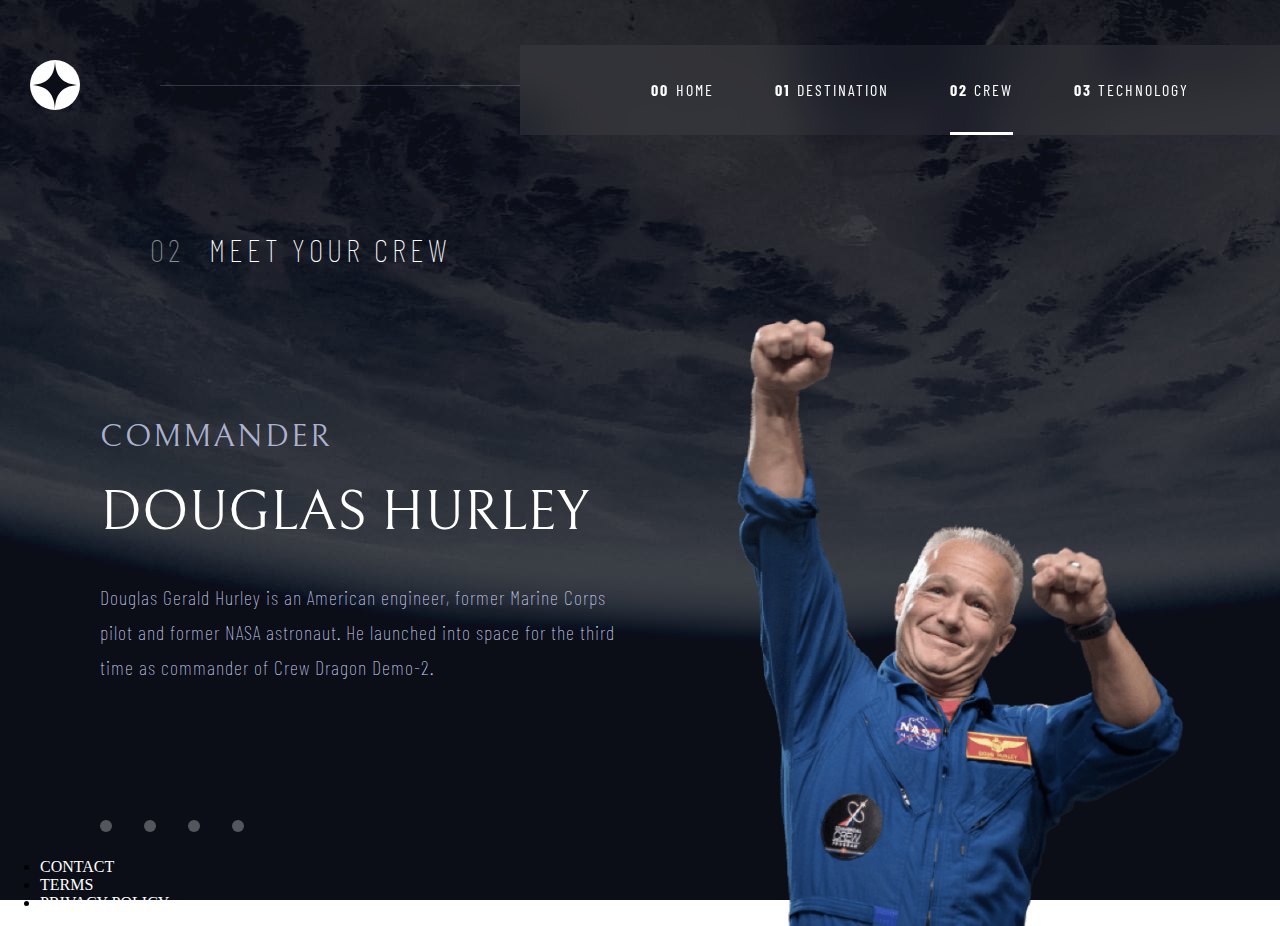
==== commit 5e4cd8ac: "Update crew.html" ====
--- a/crew.html
+++ b/crew.html
@@ -137,7 +137,13 @@
         </picture>
       </div> 
     </div> 
-    
+    <footer>
+    <ul class="parent-footer">
+        <li class="child-footer"><a href="../contact-us-page/contact-us.html" target="_blank" class="a-footer">Contact</a></li>
+        <li class="child-footer"><a href="../terms-page/terms.html" target="_blank" class="a-footer">Terms</a></li>
+        <li class="child-footer"><a href="../privacy-page/privacy.html" target="_blank" class="a-footer">Privacy Policy</a></li>
+    </ul>
+</footer>
     <script src="script.js"></script>
 </body>
 </html>
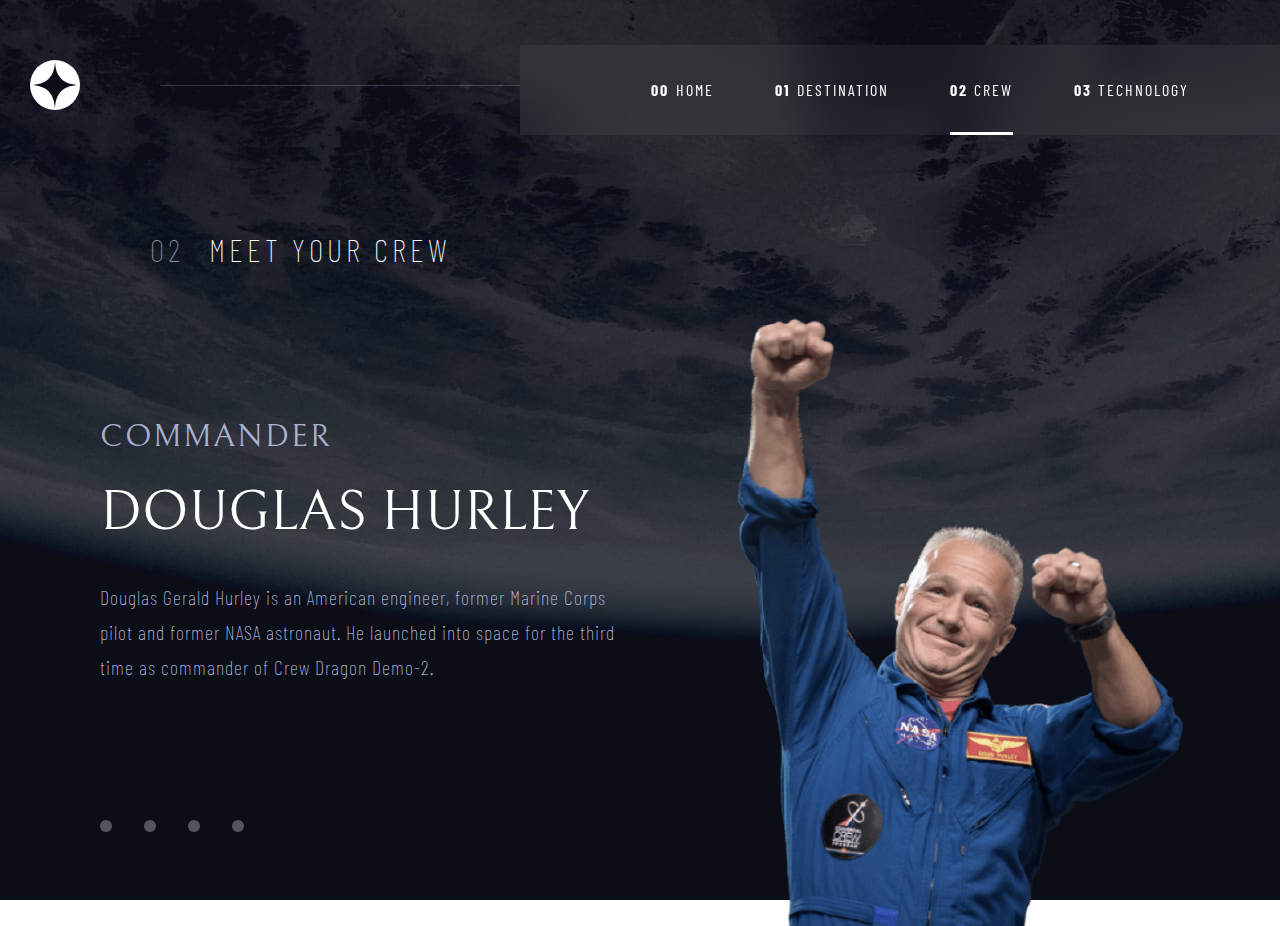
==== commit 77c26446: "Update crew.html" ====
--- a/crew.html
+++ b/crew.html
@@ -136,14 +136,8 @@
           <img src="./assets/crew/image-mark-shuttleworth.webp" alt="image-crew" class="image-crew">
         </picture>
       </div> 
-    </div> 
-    <footer>
-    <ul class="parent-footer">
-        <li class="child-footer"><a href="../contact-us-page/contact-us.html" target="_blank" class="a-footer">Contact</a></li>
-        <li class="child-footer"><a href="../terms-page/terms.html" target="_blank" class="a-footer">Terms</a></li>
-        <li class="child-footer"><a href="../privacy-page/privacy.html" target="_blank" class="a-footer">Privacy Policy</a></li>
-    </ul>
-</footer>
+    </div>
+  </main>
     <script src="script.js"></script>
 </body>
 </html>
--- a/crew.css
+++ b/crew.css
@@ -229,6 +229,28 @@
     letter-spacing: 1px;
     color: rgb(208, 214, 249);
     width: 82%;
+}
+
+.parent-footer {
+    position: relative;
+    background-color: rgb(19, 19, 39);
+    list-style: none;
+    display: flex;
+    justify-content: center;
+    padding: 0;
+    margin: 0;
+    margin-top: 100px;
+}
+
+.a-footer {
+    text-decoration: none;
+    font-size: 20px;
+    font-family: 'Barlow Condensed', sans-serif;
+    color: #fff;
+}
+
+.child-footer {
+    margin: 10px;
 }
 
 @media (max-width:1000px) {
@@ -416,7 +438,7 @@
         width: 60%;
         text-align: center;
     }   
-  
+    
     /*mobile display*/
 
 @media (max-width: 650px) {
@@ -669,6 +691,18 @@
             position: relative;
             margin: 0 auto; 
         }
+    
+        .parent-footer {
+        margin-top: 15px;
+    }
+    
+    .a-footer {
+        font-size: 16px;
+    }
+    
+    .child-footer {
+        margin: 5px 10px;
+    }
         
         .line {
             position: relative;
